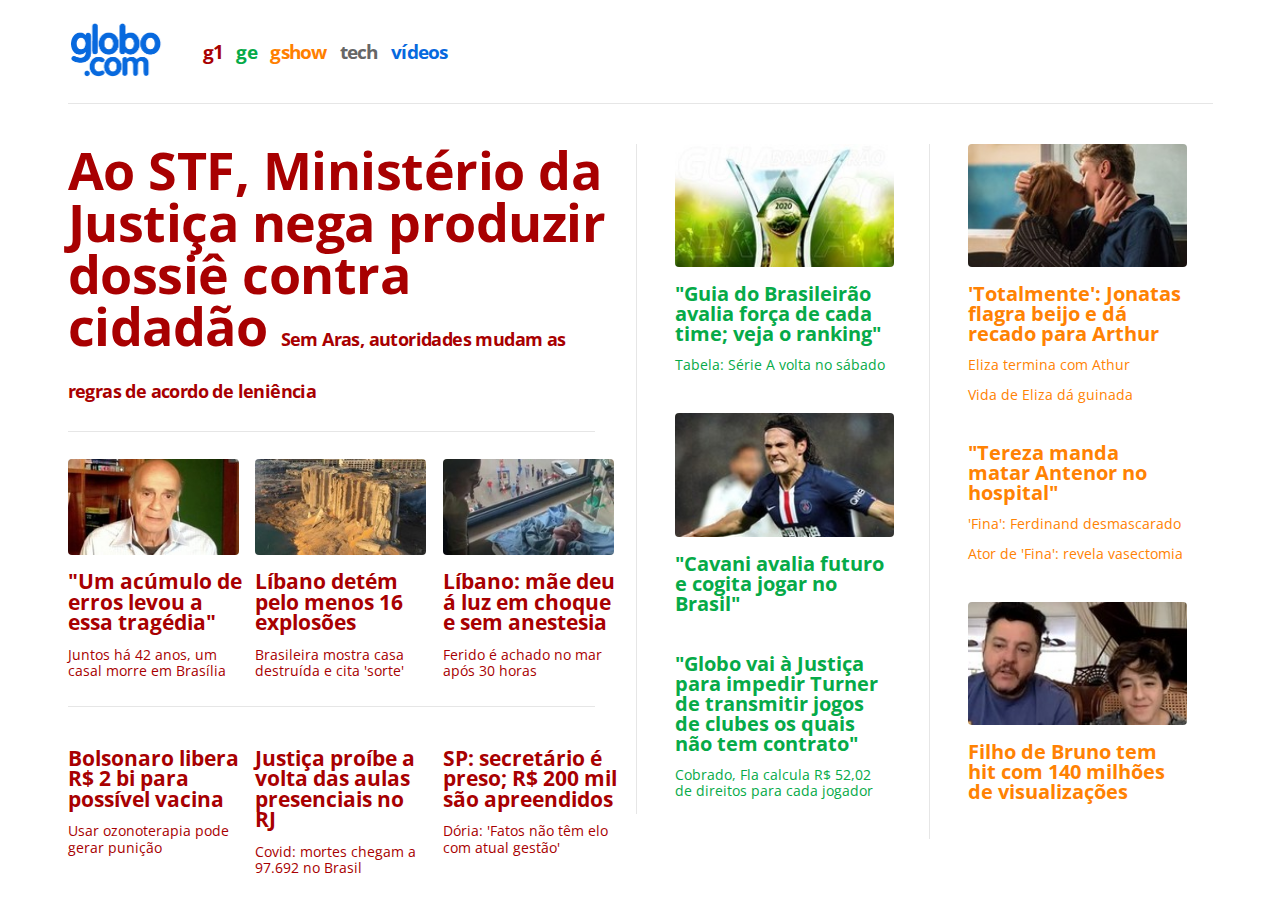
==== index.html @ 428e864f "mobile_commit" ====
<!DOCTYPE html>
<html lang="pt-br">

<head>
    <meta charset="UTF-8">
    <title>Home</title>
    <link rel="stylesheet" href="reset.css">
    <link rel="stylesheet" href="desktop.css">
    <link rel="stylesheet" href="mobile.css">
</head>

<body>
    <div class="top desktop">
        <a href="https://www.globo.com/"><img src="pictures/logo_desktop.png" alt="" width="96.5px"></a>
        <div class="links">
            <a class="link dred" href="https://g1.globo.com/">g1</a>
            <a class="link cgreen" href="https://globoesporte.globo.com/">ge</a>
            <a class="link corange" href="https://gshow.globo.com/">gshow</a>
            <a class="link cgray" href="https://www.techtudo.com.br/">tech</a>
            <a class="link cblue" href="https://globoplay.globo.com/">vídeos</a>
        </div>
    </div>

    <div class="mobile">
        <div class="logomobile">
            <div class="pos-logo">
                <a href="https://www.globo.com/"><img src="pictures/logo_mobile.png" alt="" width="208px"></a>
            </div>
        </div>
        <div class="links">
            <div class="pos-links">
                <a class="link dred" href="https://g1.globo.com/">g1</a>
                <a class="link cgreen" href="https://globoesporte.globo.com/">ge</a>
                <a class="link corange" href="https://gshow.globo.com/">gshow</a>
                <a class="link cgray" href="https://www.techtudo.com.br/">tech</a>
                <a class="link cblue" href="https://globoplay.globo.com/">vídeos</a>
            </div>
        </div>
    </div>

    <div class="corpo">
        <div class="esquerda">
            <div class="cima-esquerda">
                <a class="principal" href="https://www.globo.com/">
                    Ao STF, Ministério da Justiça nega produzir dossiê contra cidadão
                </a>

                <a class="secundaria" href="https://www.globo.com/">
                    Sem Aras, autoridades mudam as regras de acordo de leniência
                </a>
            </div>

            <div class="baixo-esquerda">
                <div class="noticia-esquerda">
                    <div class="com-foto">
                        <a href="https://www.globo.com/">
                            <img src="pictures/drauzio.jpg" width="171px">
                        </a>
                        <div class="texto-format-esquerda-destaque">
                            <a class="destaque-esquerda" href="https://www.globo.com/">
                                "Um acúmulo de erros levou a essa tragédia"
                            </a>
                        </div>
                    </div>
                    <div class="texto-format-esquerda-sub">
                        <a class="sub-esquerda" href="https://www.globo.com/">
                            Juntos há 42 anos, um casal morre em Brasília
                        </a>
                    </div>
                </div>

                <div class="noticia-esquerda noticia-format">
                    <div class="com-foto">
                        <a href="https://www.globo.com/">
                            <img src="pictures/libano.jpg" width="171px">
                        </a>
                        <div class="texto-format-esquerda-destaque">
                            <a class="destaque-esquerda" href="https://www.globo.com/">
                                Líbano detém pelo menos 16 explosões
                            </a>
                        </div>
                    </div>
                    <div class="texto-format-esquerda-sub">
                        <a class="sub-esquerda" href="https://www.globo.com/">
                            Brasileira mostra casa destruída e cita 'sorte'
                        </a>
                    </div>
                </div>

                <div class="noticia-esquerda noticia-format">
                    <div class="com-foto">
                        <a href="https://www.globo.com/">
                            <img src="pictures/parto.jpg" width="171px">
                        </a>
                        <div class="texto-format-esquerda-destaque">
                            <a class="destaque-esquerda" href="https://www.globo.com/">
                                Líbano: mãe deu á luz em choque e sem anestesia
                            </a>
                        </div>
                    </div>
                    <div class="texto-format-esquerda-sub">
                        <a class="sub-esquerda" href="https://www.globo.com/">
                            Ferido é achado no mar após 30 horas
                        </a>
                    </div>
                </div>
            </div>

            <div class="baixo-esquerda">
                <div class="noticia-esquerda">
                    <div class="sem-foto">
                        <div class="texto-format-esquerda-destaque">
                            <a class="destaque-esquerda" href="https://www.globo.com/">
                                Bolsonaro libera R$ 2 bi para possível vacina
                            </a>
                        </div>
                    </div>
                    <div class="texto-format-esquerda-sub">
                        <a class="sub-esquerda" href="https://www.globo.com/">
                            Usar ozonoterapia pode gerar punição
                        </a>
                    </div>
                </div>

                <div class="noticia-esquerda noticia-format">
                    <div class="sem-foto">
                        <div class="texto-format-esquerda-destaque">
                            <a class="destaque-esquerda" href="https://www.globo.com/">
                                Justiça proíbe a volta das aulas presenciais no RJ
                            </a>
                        </div>
                    </div>
                    <div class="texto-format-esquerda-sub">
                        <a class="sub-esquerda" href="https://www.globo.com/">
                            Covid: mortes chegam a 97.692 no Brasil
                        </a>
                    </div>
                </div>

                <div class="noticia-esquerda noticia-format">
                    <div class="sem-foto">
                        <div class="texto-format-esquerda-destaque">
                            <a class="destaque-esquerda" href="https://www.globo.com/">
                                SP: secretário é preso; R$ 200 mil são apreendidos
                            </a>
                        </div>
                    </div>
                    <div class="texto-format-esquerda-sub">
                        <a class="sub-esquerda" href="https://www.globo.com/">
                            Dória: 'Fatos não têm elo com atual gestão'
                        </a>
                    </div>
                </div>
            </div>
        </div>

        <div class="meio">
            <div class="meio-format">
                <div class="noticia-meio">
                    <div class="com-foto">
                        <a href="https://www.globo.com/">
                            <img src="pictures/brasileirao.jpg" width="219px">
                        </a>
                        <div class="texto-format-meio-destaque">
                            <a class="destaque-meio" href="https://www.globo.com/">
                                "Guia do Brasileirão avalia força de cada time; veja o ranking"
                            </a>
                        </div>
                    </div>
                    <div class="texto-format-meio-sub">
                        <a class="sub-meio" href="https://www.globo.com/">
                            Tabela: Série A volta no sábado
                        </a>
                    </div>
                </div>

                <div class="noticia-meio">
                    <div class="com-foto">
                        <a href="https://www.globo.com/">
                            <img src="pictures/cavani.jpg" width="219px">
                        </a>
                        <div class="texto-format-meio-destaque">
                            <a class="destaque-meio" href="https://www.globo.com/">
                                "Cavani avalia futuro e cogita jogar no Brasil"
                            </a>
                        </div>
                    </div>
                </div>

                <div class="noticia-meio">
                    <div class="sem-foto">
                        <div class="texto-format-meio-destaque">
                            <a class="destaque-meio" href="https://www.globo.com/">
                                "Globo vai à Justiça para impedir Turner de transmitir jogos de clubes os quais não tem contrato"
                            </a>
                        </div>
                    </div>
                    <div class="texto-format-meio-sub">
                        <a class="sub-meio" href="https://www.globo.com/">
                            Cobrado, Fla calcula R$ 52,02 de direitos para cada jogador
                        </a>
                    </div>
                </div>
            </div>
        </div>

        <div class="direita">
            <div class="noticia-meio">
                <div class="com-foto">
                    <a href="https://www.globo.com/">
                        <img src="pictures/totalmente.jpg" width="219px">
                    </a>
                    <div class="texto-format-direita-destaque">
                        <a class="destaque-direita" href="https://www.globo.com/">
                            'Totalmente': Jonatas flagra beijo e dá recado para Arthur
                        </a>
                    </div>
                </div>
                <div class="texto-format-direita-sub">
                    <a class="sub-direita" href="https://www.globo.com/">
                        Eliza termina com Athur
                    </a>
                </div>
                <div class="texto-format-direita-sub">
                    <a class="sub-direita" href="https://www.globo.com/">
                        Vida de Eliza dá guinada
                    </a>
                </div>
            </div>

            <div class="noticia-meio">
                <div class="sem-foto">
                    <div class="texto-format-direita-destaque">
                        <a class="destaque-direita" href="https://www.globo.com/">
                            "Tereza manda matar Antenor no hospital"
                        </a>
                    </div>
                </div>
                <div class="texto-format-direita-sub">
                    <a class="sub-direita" href="https://www.globo.com/">
                        'Fina': Ferdinand desmascarado
                    </a>
                </div>
                <div class="texto-format-direita-sub">
                    <a class="sub-direita" href="https://www.globo.com/">
                        Ator de 'Fina': revela vasectomia
                    </a>
                </div>
            </div>

            <div class="noticia-meio">
                <div class="com-foto">
                    <a href="https://www.globo.com/">
                        <img src="pictures/bruno.jpg" width="219px">
                    </a>
                    <div class="texto-format-direita-destaque">
                        <a class="destaque-direita" href="https://www.globo.com/">
                            Filho de Bruno tem hit com 140 milhões de visualizações
                        </a>
                    </div>
                </div>
            </div>
        </div>
    </div>

</body>

</html>
---- desktop.css ----
@import url('https://fonts.googleapis.com/css2?family=Open+Sans:wght@700&display=swap');
@import url('https://fonts.googleapis.com/css2?family=Open+Sans&display=swap');
.desktop {
    display: flex;
    align-items: center;
}

.mobile {
    display: none;
}

.top {
    margin: 0px auto;
    height: 103px;
    width: 1145px;
    display: flex;
    align-items: center;
    justify-content: flex-start;
    border-bottom: 1px solid #E6E6E6;
}

.links {
    display: flex;
    padding-top: 25px;
    padding-bottom: 25px;
    padding-left: 25px;
}

.link {
    font-family: 'Open Sans', sans-serif;
    font-style: normal;
    font-weight: bold;
    font-size: 19px;
    line-height: 26px;
    letter-spacing: -0.8px;
    margin-left: 13.5px;
}

.dred {
    color: #A80001;
}

.cgreen {
    color: #06AA48;
}

.corange {
    color: #FF7F00;
}

.cgray {
    color: #666666;
}

.cblue {
    color: #0769DE;
}

a:hover {
    filter: brightness(130%);
    -webkit-filter: brightness(130%);
    -moz-filter: brightness(130%);
    -o-filter: brightness(130%);
    -ms-filter: brightness(130%);
}

a:link {
    text-decoration: none;
}

.corpo {
    display: flex;
    justify-content: flex-start;
    width: 1145px;
    margin-top: 40px;
    margin-left: auto;
    margin-right: auto;
}

.esquerda {
    float: left;
    padding-right: 13px;
    border-right: 1px solid #E6E6E6;
    width: 50%;
    height: 670px;
}

.cima-esquerda {
    font-family: 'Open Sans', sans-serif;
    text-align: left;
    font-size: 52px;
    letter-spacing: -0.5px;
    margin-bottom: 27px;
}

.principal {
    font-family: 'Open Sans', sans-serif;
    font-size: 52px;
    font-weight: bold;
    letter-spacing: -0.5px;
    color: #A80001;
}

.secundaria {
    font-family: 'Open Sans', sans-serif;
    font-size: 18px;
    font-weight: bold;
    letter-spacing: -0.6px;
    color: #A80001;
}

.baixo-esquerda {
    display: flex;
    justify-content: flex-start;
    font-family: 'Open Sans', sans-serif;
    text-align: left;
    width: 95%;
    border-top: 1px solid #E6E6E6;
}

.destaque-esquerda {
    padding-top: 13.5px;
    font-family: 'Open Sans', sans-serif;
    font-size: 20.5px;
    font-weight: bold;
    letter-spacing: -4.5%;
    color: #A80001;
}

.sub-esquerda {
    font-family: 'Open Sans', sans-serif;
    font-size: 13.5px;
    letter-spacing: -4.8%;
    color: #A80001;
}

.noticia-esquerda {
    margin-top: 27px;
    margin-bottom: 27px;
    text-align: left;
    width: 174px;
}

.texto-format-esquerda-destaque,
.texto-format-esquerda-sub {
    margin-top: 13.5px;
    text-align: left;
    width: 174px;
}

.texto-format-meio-destaque,
.texto-format-meio-sub {
    margin-top: 13.5px;
    text-align: left;
    width: 210px;
}

.texto-format-direita-destaque,
.texto-format-direita-sub {
    margin-top: 13.5px;
    text-align: left;
    width: 217px;
}

.noticia-format {
    margin-left: 13.5px;
}

.meio {
    justify-content: left;
    align-items: center;
    width: 291px;
    padding-right: 10px;
    height: 109%;
    border-right: 1px solid #E6E6E6;
}

.destaque-meio {
    padding-top: 13.5px;
    font-family: 'Open Sans', sans-serif;
    font-size: 20px;
    font-weight: bold;
    letter-spacing: -4.5%;
    text-align: center;
    color: #06AA48;
}

.sub-meio {
    font-family: 'Open Sans', sans-serif;
    font-size: 13.5px;
    letter-spacing: -4.8%;
    text-align: center;
    color: #06AA48;
}

.noticia-meio {
    margin-left: auto;
    margin-right: auto;
    margin-bottom: 40px;
    text-align: left;
    width: 207px;
}

.direita {
    width: 291px;
    margin-left: auto;
    margin-right: auto;
    margin-bottom: 40px;
    text-align: center;
}

.destaque-direita {
    font-family: 'Open Sans', sans-serif;
    font-size: 20px;
    font-weight: bold;
    letter-spacing: -4.5%;
    text-align: center;
    color: #FF8203;
}

.sub-direita {
    font-family: 'Open Sans', sans-serif;
    font-size: 13.5px;
    letter-spacing: -4.8%;
    text-align: center;
    color: #FF8203;
}

.com-foto {
    display: block;
}

.sem-foto {
    display: block;
}

.meio-format {
    margin-right: auto;
    margin-left: auto;
}
---- mobile.css ----
@import url('https://fonts.googleapis.com/css2?family=Open+Sans:wght@700&display=swap');
@import url('https://fonts.googleapis.com/css2?family=Open+Sans&display=swap');
@media (max-width: 1000px) {
    .desktop {
        display: none;
    }
    .mobile {
        display: unset;
    }
    .logomobile {
        margin-right: auto;
        border-bottom: 1px solid #E6E6E6;
    }
    .pos-logo {
        margin-left: 120px;
    }
    .pos-links {
        margin-left: 60px;
    }
    .links {
        margin-left: auto;
        margin-right: auto;
        border-bottom: 1px solid #E6E6E6;
    }
    .link {
        font-family: 'Open Sans', sans-serif;
        font-style: normal;
        font-weight: bold;
        font-size: 19px;
        line-height: 26px;
        letter-spacing: -0.8px;
        margin-left: 13.5px;
    }
    .dred {
        color: #A80001;
    }
    .cgreen {
        color: #06AA48;
    }
    .corange {
        color: #FF7F00;
    }
    .cgray {
        color: #666666;
    }
    .cblue {
        color: #0769DE;
    }
    a:hover {
        filter: brightness(130%);
        -webkit-filter: brightness(130%);
        -moz-filter: brightness(130%);
        -o-filter: brightness(130%);
        -ms-filter: brightness(130%);
    }
    a:link {
        text-decoration: none;
    }
    .corpo {
        display: inline;
        margin: 20px auto;
    }
    .esquerda {
        margin-left: auto;
        margin-right: auto;
        border-right: none;
    }
    .cima-esquerda {
        margin-left: auto;
        margin-right: auto;
        width: 375px;
    }
    .principal {
        font-size: 32px;
    }
    .secundaria {
        padding-top: 13.5px;
        font-size: 16px;
    }
    .baixo-esquerda {
        font-family: 'Open Sans', sans-serif;
        text-align: left;
        width: 95%;
        display: block;
        margin-left: auto;
        margin-right: auto;
        border-top: none;
    }
    .sub-esquerda {
        margin-left: 13.5px;
        padding-top: 13.5px;
    }
    .noticia-esquerda {
        margin-left: auto;
        margin-right: auto;
        width: 350px;
        border-top: 1px solid #E6E6E6;
    }
    .texto-format-esquerda-destaque {
        padding-left: 13.5px;
        width: 300px;
    }
    .texto-format-esquerda-sub {
        padding-top: 13.5px;
        width: 350px;
        border-top: 1px solid #E6E6E6;
    }
    .texto-format-meio-destaque {
        padding-left: 13.5px;
        width: 300px;
    }
    .texto-format-meio-sub {
        padding-top: 13.5px;
        width: 350px;
        border-top: 1px solid #E6E6E6;
    }
    .texto-format-direita-destaque {
        padding-left: 13.5px;
        width: 300px;
    }
    .texto-format-direita-sub {
        padding-top: 13.5px;
        width: 350px;
        border-top: 1px solid #E6E6E6;
    }
    .meio {
        display: inline;
        float: left;
        padding-right: 13px;
        width: 50%;
        height: 670px;
        margin-left: auto;
        margin-right: auto;
        border-right: none;
        margin-top: 870px;
    }
    .direita {
        display: inline;
        float: left;
        padding-right: 13px;
        width: 50%;
        height: 670px;
        margin-left: auto;
        margin-right: auto;
        border-right: none;
        margin-top: 80px;
    }
    .sub-meio,
    .sub-direita {
        margin-left: 13.5px;
        padding-top: 13.5px;
    }
    .noticia-meio {
        margin-top: 27px;
        margin-bottom: 27px;
        text-align: left;
        margin-left: auto;
        margin-right: auto;
        width: 350px;
        border-top: 1px solid #E6E6E6;
    }
    .com-foto {
        display: flex;
        margin: 40px 13.5px;
    }
    .sem-foto {
        margin: 40px auto;
    }
    .meio-format {
        font-family: 'Open Sans', sans-serif;
        text-align: left;
        width: 95%;
        display: block;
        margin-left: auto;
        margin-right: auto;
        border-top: none;
    }
}
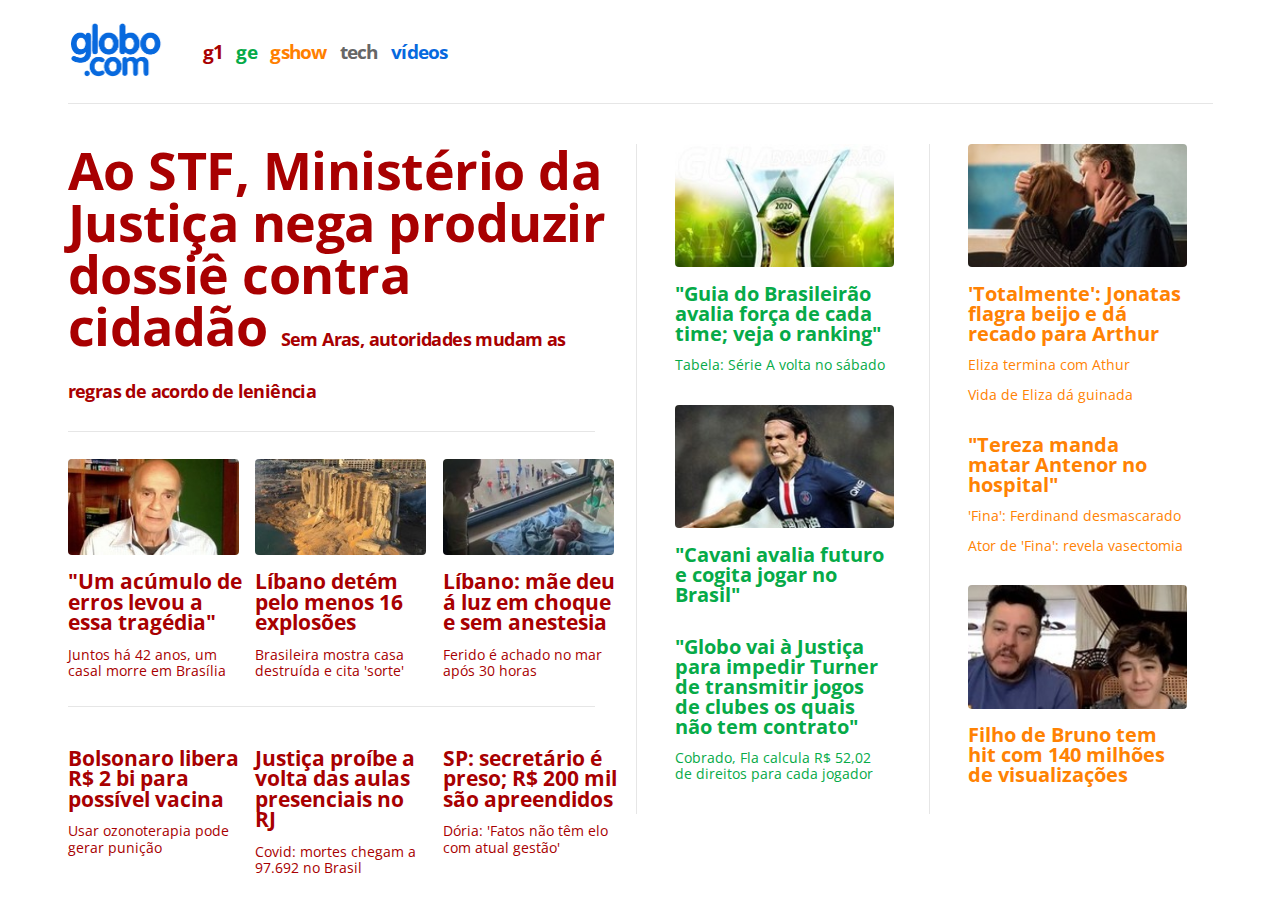
==== commit e258c862: "rasc_commit" ====
--- a/index.html
+++ b/index.html
@@ -3,7 +3,8 @@
 
 <head>
     <meta charset="UTF-8">
-    <title>Home</title>
+    <title>globo.com - Absolutamente tudo sobre notícias, esportes e entretenimento</title>
+    <link rel="sortcut icon" href="pictures/miniatura.png" type="image/x-icon">
     <link rel="stylesheet" href="reset.css">
     <link rel="stylesheet" href="desktop.css">
     <link rel="stylesheet" href="mobile.css">
@@ -23,18 +24,14 @@
 
     <div class="mobile">
         <div class="logomobile">
-            <div class="pos-logo">
-                <a href="https://www.globo.com/"><img src="pictures/logo_mobile.png" alt="" width="208px"></a>
-            </div>
+            <a href="https://www.globo.com/"><img src="pictures/logo_mobile.png" alt="" width="480px"></a>
         </div>
         <div class="links">
-            <div class="pos-links">
-                <a class="link dred" href="https://g1.globo.com/">g1</a>
-                <a class="link cgreen" href="https://globoesporte.globo.com/">ge</a>
-                <a class="link corange" href="https://gshow.globo.com/">gshow</a>
-                <a class="link cgray" href="https://www.techtudo.com.br/">tech</a>
-                <a class="link cblue" href="https://globoplay.globo.com/">vídeos</a>
-            </div>
+            <a class="link dred" href="https://g1.globo.com/">g1</a>
+            <a class="link cgreen" href="https://globoesporte.globo.com/">ge</a>
+            <a class="link corange" href="https://gshow.globo.com/">gshow</a>
+            <a class="link cgray" href="https://www.techtudo.com.br/">tech</a>
+            <a class="link cblue" href="https://globoplay.globo.com/">vídeos</a>
         </div>
     </div>
 
@@ -54,7 +51,7 @@
                 <div class="noticia-esquerda">
                     <div class="com-foto">
                         <a href="https://www.globo.com/">
-                            <img src="pictures/drauzio.jpg" width="171px">
+                            <img src="pictures/drauzio.jpg" class="pequena margin-right">
                         </a>
                         <div class="texto-format-esquerda-destaque">
                             <a class="destaque-esquerda" href="https://www.globo.com/">
@@ -72,7 +69,7 @@
                 <div class="noticia-esquerda noticia-format">
                     <div class="com-foto">
                         <a href="https://www.globo.com/">
-                            <img src="pictures/libano.jpg" width="171px">
+                            <img src="pictures/libano.jpg" class="pequena margin-right">
                         </a>
                         <div class="texto-format-esquerda-destaque">
                             <a class="destaque-esquerda" href="https://www.globo.com/">
@@ -90,7 +87,7 @@
                 <div class="noticia-esquerda noticia-format">
                     <div class="com-foto">
                         <a href="https://www.globo.com/">
-                            <img src="pictures/parto.jpg" width="171px">
+                            <img src="pictures/parto.jpg" class="pequena margin-right">
                         </a>
                         <div class="texto-format-esquerda-destaque">
                             <a class="destaque-esquerda" href="https://www.globo.com/">
@@ -159,7 +156,7 @@
                 <div class="noticia-meio">
                     <div class="com-foto">
                         <a href="https://www.globo.com/">
-                            <img src="pictures/brasileirao.jpg" width="219px">
+                            <img src="pictures/brasileirao.jpg" class="grande margin-right">
                         </a>
                         <div class="texto-format-meio-destaque">
                             <a class="destaque-meio" href="https://www.globo.com/">
@@ -177,7 +174,7 @@
                 <div class="noticia-meio">
                     <div class="com-foto">
                         <a href="https://www.globo.com/">
-                            <img src="pictures/cavani.jpg" width="219px">
+                            <img src="pictures/cavani.jpg" class="grande margin-right">
                         </a>
                         <div class="texto-format-meio-destaque">
                             <a class="destaque-meio" href="https://www.globo.com/">
@@ -208,7 +205,7 @@
             <div class="noticia-meio">
                 <div class="com-foto">
                     <a href="https://www.globo.com/">
-                        <img src="pictures/totalmente.jpg" width="219px">
+                        <img src="pictures/totalmente.jpg" class="grande margin-right">
                     </a>
                     <div class="texto-format-direita-destaque">
                         <a class="destaque-direita" href="https://www.globo.com/">
@@ -251,7 +248,7 @@
             <div class="noticia-meio">
                 <div class="com-foto">
                     <a href="https://www.globo.com/">
-                        <img src="pictures/bruno.jpg" width="219px">
+                        <img src="pictures/bruno.jpg" class="grande margin-right">
                     </a>
                     <div class="texto-format-direita-destaque">
                         <a class="destaque-direita" href="https://www.globo.com/">
--- a/desktop.css
+++ b/desktop.css
@@ -3,6 +3,7 @@
 .desktop {
     display: flex;
     align-items: center;
+    border-bottom: 1px solid #E6E6E6;
 }
 
 .mobile {
@@ -16,7 +17,6 @@
     display: flex;
     align-items: center;
     justify-content: flex-start;
-    border-bottom: 1px solid #E6E6E6;
 }
 
 .links {
@@ -196,7 +196,7 @@
 .noticia-meio {
     margin-left: auto;
     margin-right: auto;
-    margin-bottom: 40px;
+    margin-bottom: 31.7px;
     text-align: left;
     width: 207px;
 }
@@ -237,4 +237,12 @@
 .meio-format {
     margin-right: auto;
     margin-left: auto;
+}
+
+.pequena {
+    width: 171px;
+}
+
+.grande {
+    width: 219px;
 }--- a/mobile.css
+++ b/mobile.css
@@ -8,59 +8,34 @@
         display: unset;
     }
     .logomobile {
-        margin-right: auto;
+        display: flex;
+        align-items: center;
+        justify-content: center;
+        width: 100%;
         border-bottom: 1px solid #E6E6E6;
     }
-    .pos-logo {
-        margin-left: 120px;
-    }
-    .pos-links {
-        margin-left: 60px;
-    }
     .links {
-        margin-left: auto;
-        margin-right: auto;
+        align-items: center;
+        justify-content: center;
+        margin-left: -100px;
         border-bottom: 1px solid #E6E6E6;
     }
     .link {
-        font-family: 'Open Sans', sans-serif;
-        font-style: normal;
-        font-weight: bold;
-        font-size: 19px;
+        font-size: 48px;
         line-height: 26px;
         letter-spacing: -0.8px;
-        margin-left: 13.5px;
-    }
-    .dred {
-        color: #A80001;
-    }
-    .cgreen {
-        color: #06AA48;
-    }
-    .corange {
-        color: #FF7F00;
-    }
-    .cgray {
-        color: #666666;
-    }
-    .cblue {
-        color: #0769DE;
-    }
-    a:hover {
-        filter: brightness(130%);
-        -webkit-filter: brightness(130%);
-        -moz-filter: brightness(130%);
-        -o-filter: brightness(130%);
-        -ms-filter: brightness(130%);
-    }
-    a:link {
-        text-decoration: none;
+        margin-left: 25.5px;
     }
     .corpo {
-        display: inline;
+        display: flex;
+        flex-direction: column;
+        justify-content: center;
+        width: 100%;
+        align-items: center;
         margin: 20px auto;
     }
     .esquerda {
+        width: 100%;
         margin-left: auto;
         margin-right: auto;
         border-right: none;
@@ -68,87 +43,71 @@
     .cima-esquerda {
         margin-left: auto;
         margin-right: auto;
-        width: 375px;
+        width: 800px;
     }
     .principal {
-        font-size: 32px;
+        font-size: 70px;
     }
     .secundaria {
         padding-top: 13.5px;
-        font-size: 16px;
+        font-size: 31px;
     }
     .baixo-esquerda {
-        font-family: 'Open Sans', sans-serif;
-        text-align: left;
         width: 95%;
         display: block;
         margin-left: auto;
         margin-right: auto;
         border-top: none;
     }
-    .sub-esquerda {
-        margin-left: 13.5px;
+    .destaque-esquerda,
+    .destaque-meio,
+    .destaque-direita {
+        font-size: 40px;
+    }
+    .sub-esquerda,
+    .sub-meio,
+    .sub-direita {
         padding-top: 13.5px;
+        font-size: 28px;
     }
     .noticia-esquerda {
         margin-left: auto;
         margin-right: auto;
-        width: 350px;
+        width: 800px;
         border-top: 1px solid #E6E6E6;
     }
-    .texto-format-esquerda-destaque {
-        padding-left: 13.5px;
-        width: 300px;
+    .texto-format-esquerda-destaque,
+    .texto-format-meio-destaque,
+    .texto-format-direita-destaque {
+        width: 700px;
     }
-    .texto-format-esquerda-sub {
-        padding-top: 13.5px;
-        width: 350px;
-        border-top: 1px solid #E6E6E6;
-    }
-    .texto-format-meio-destaque {
-        padding-left: 13.5px;
-        width: 300px;
-    }
-    .texto-format-meio-sub {
-        padding-top: 13.5px;
-        width: 350px;
-        border-top: 1px solid #E6E6E6;
-    }
-    .texto-format-direita-destaque {
-        padding-left: 13.5px;
-        width: 300px;
-    }
+    .texto-format-esquerda-sub,
+    .texto-format-meio-sub,
     .texto-format-direita-sub {
         padding-top: 13.5px;
-        width: 350px;
-        border-top: 1px solid #E6E6E6;
+        width: 800px;
     }
     .meio {
         display: inline;
         float: left;
         padding-right: 13px;
-        width: 50%;
+        width: 100%;
         height: 670px;
         margin-left: auto;
         margin-right: auto;
         border-right: none;
-        margin-top: 870px;
+        margin-top: 1180px;
     }
     .direita {
         display: inline;
         float: left;
         padding-right: 13px;
-        width: 50%;
+        width: 100%;
         height: 670px;
         margin-left: auto;
         margin-right: auto;
         border-right: none;
-        margin-top: 80px;
-    }
-    .sub-meio,
-    .sub-direita {
-        margin-left: 13.5px;
-        padding-top: 13.5px;
+        margin-top: 140px;
     }
     .noticia-meio {
         margin-top: 27px;
@@ -156,15 +115,15 @@
         text-align: left;
         margin-left: auto;
         margin-right: auto;
-        width: 350px;
+        width: 800px;
         border-top: 1px solid #E6E6E6;
     }
     .com-foto {
         display: flex;
-        margin: 40px 13.5px;
+        margin: 40px 0px;
     }
     .sem-foto {
-        margin: 40px auto;
+        margin: 20px auto;
     }
     .meio-format {
         font-family: 'Open Sans', sans-serif;
@@ -175,4 +134,11 @@
         margin-right: auto;
         border-top: none;
     }
+    .pequena,
+    .grande {
+        width: 300px;
+    }
+    .margin-right {
+        margin-right: 13.5px;
+    }
 }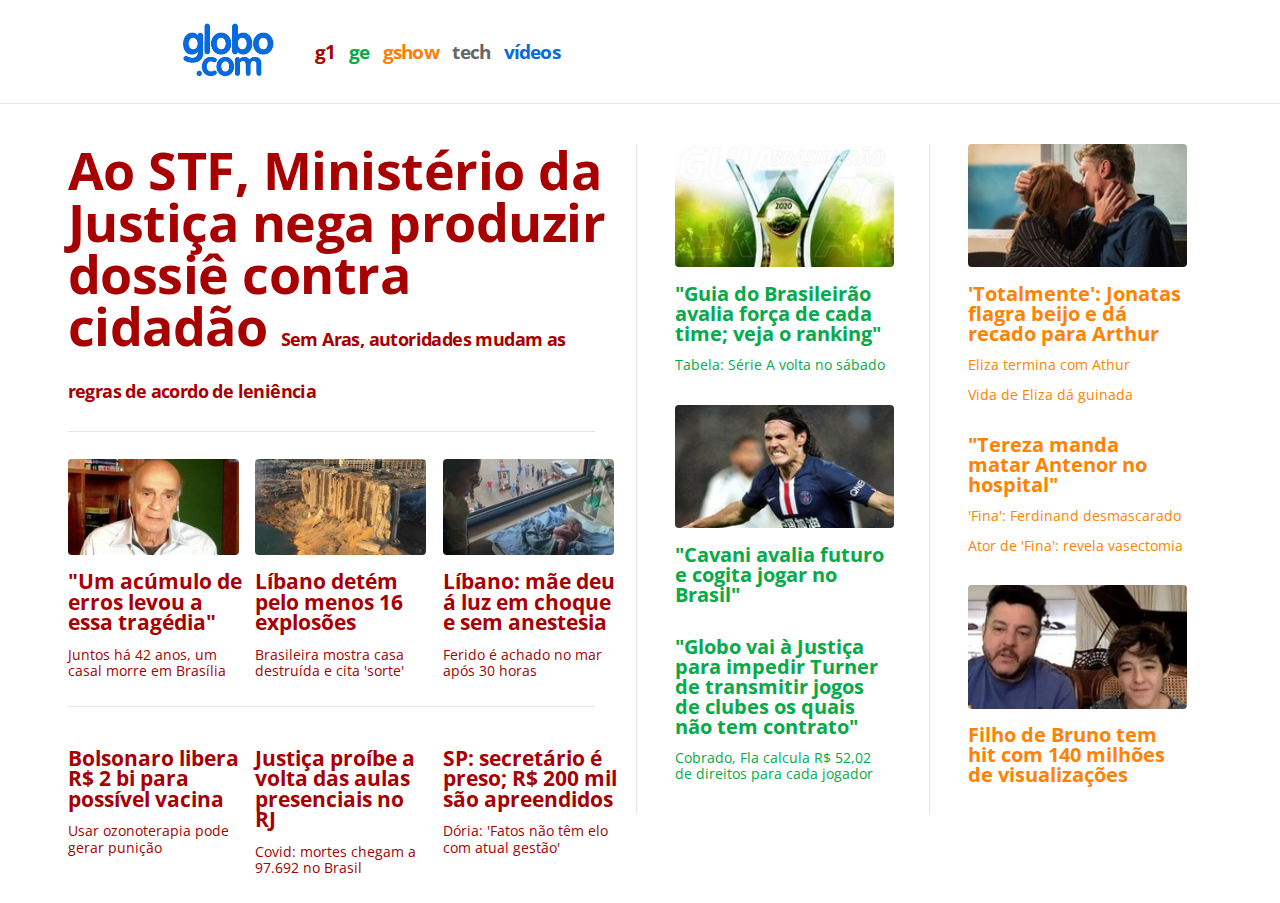
==== commit 9abb3991: "margin_commit" ====
--- a/index.html
+++ b/index.html
@@ -12,7 +12,9 @@
 
 <body>
     <div class="top desktop">
-        <a href="https://www.globo.com/"><img src="pictures/logo_desktop.png" alt="" width="96.5px"></a>
+        <a href="https://www.globo.com/">
+            <img src="pictures/logo_desktop.png" alt="" width="96.5px" class="margin-top">
+        </a>
         <div class="links">
             <a class="link dred" href="https://g1.globo.com/">g1</a>
             <a class="link cgreen" href="https://globoesporte.globo.com/">ge</a>
--- a/desktop.css
+++ b/desktop.css
@@ -13,10 +13,13 @@
 .top {
     margin: 0px auto;
     height: 103px;
-    width: 1145px;
     display: flex;
     align-items: center;
     justify-content: flex-start;
+}
+
+.margin-top {
+    margin-left: 180px;
 }
 
 .links {
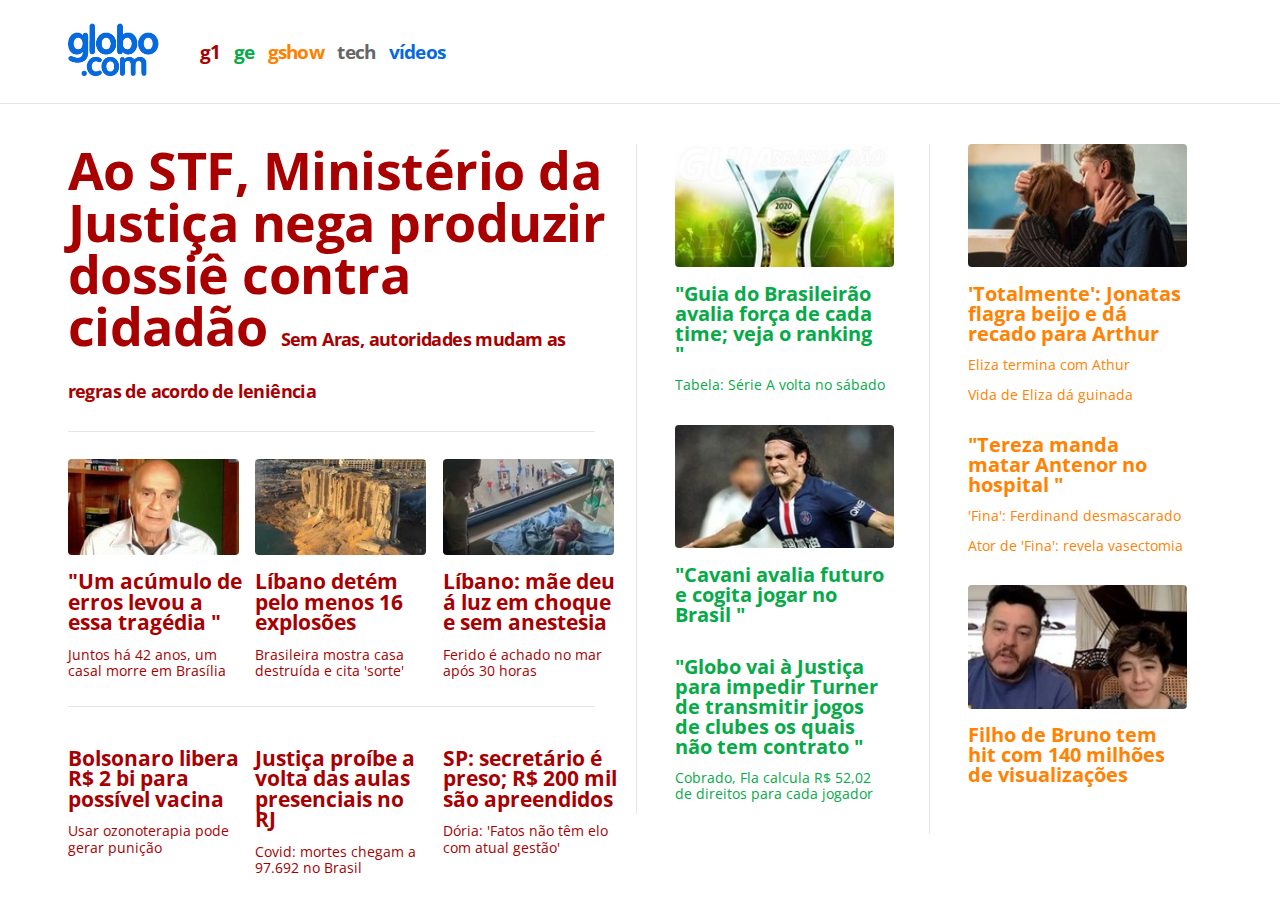
==== commit 0c7d04d7: "rasc_commit" ====
--- a/index.html
+++ b/index.html
@@ -13,139 +13,139 @@
 <body>
     <div class="top desktop">
         <a href="https://www.globo.com/">
-            <img src="pictures/logo_desktop.png" alt="" width="96.5px" class="margin-top">
+            <img src="pictures/logo_desktop.png" alt="" width="96.5px">
         </a>
         <div class="links">
-            <a class="link dred" href="https://g1.globo.com/">g1</a>
-            <a class="link cgreen" href="https://globoesporte.globo.com/">ge</a>
-            <a class="link corange" href="https://gshow.globo.com/">gshow</a>
-            <a class="link cgray" href="https://www.techtudo.com.br/">tech</a>
-            <a class="link cblue" href="https://globoplay.globo.com/">vídeos</a>
+            <a class=" link dred " href="https://g1.globo.com/ ">g1</a>
+            <a class="link cgreen " href="https://globoesporte.globo.com/ ">ge</a>
+            <a class="link corange " href="https://gshow.globo.com/ ">gshow</a>
+            <a class="link cgray " href="https://www.techtudo.com.br/ ">tech</a>
+            <a class="link cblue " href="https://globoplay.globo.com/ ">vídeos</a>
         </div>
     </div>
 
-    <div class="mobile">
-        <div class="logomobile">
-            <a href="https://www.globo.com/"><img src="pictures/logo_mobile.png" alt="" width="480px"></a>
+    <div class="mobile ">
+        <div class="logomobile ">
+            <a href="https://www.globo.com/ "><img src="pictures/logo_mobile.png " alt=" " width="480px "></a>
         </div>
         <div class="links">
-            <a class="link dred" href="https://g1.globo.com/">g1</a>
-            <a class="link cgreen" href="https://globoesporte.globo.com/">ge</a>
-            <a class="link corange" href="https://gshow.globo.com/">gshow</a>
-            <a class="link cgray" href="https://www.techtudo.com.br/">tech</a>
-            <a class="link cblue" href="https://globoplay.globo.com/">vídeos</a>
+            <a class="link dred " href="https://g1.globo.com/ ">g1</a>
+            <a class="link cgreen " href="https://globoesporte.globo.com/ ">ge</a>
+            <a class="link corange " href="https://gshow.globo.com/ ">gshow</a>
+            <a class="link cgray " href="https://www.techtudo.com.br/ ">tech</a>
+            <a class="link cblue " href="https://globoplay.globo.com/ ">vídeos</a>
         </div>
     </div>
 
-    <div class="corpo">
-        <div class="esquerda">
-            <div class="cima-esquerda">
-                <a class="principal" href="https://www.globo.com/">
+    <div class="body-content ">
+        <div class="left ">
+            <div class="left-top ">
+                <a class="main-news " href="https://www.globo.com/ ">
                     Ao STF, Ministério da Justiça nega produzir dossiê contra cidadão
                 </a>
 
-                <a class="secundaria" href="https://www.globo.com/">
+                <a class="second-news " href="https://www.globo.com/ ">
                     Sem Aras, autoridades mudam as regras de acordo de leniência
                 </a>
             </div>
 
-            <div class="baixo-esquerda">
-                <div class="noticia-esquerda">
-                    <div class="com-foto">
-                        <a href="https://www.globo.com/">
-                            <img src="pictures/drauzio.jpg" class="pequena margin-right">
-                        </a>
-                        <div class="texto-format-esquerda-destaque">
-                            <a class="destaque-esquerda" href="https://www.globo.com/">
-                                "Um acúmulo de erros levou a essa tragédia"
-                            </a>
-                        </div>
-                    </div>
-                    <div class="texto-format-esquerda-sub">
-                        <a class="sub-esquerda" href="https://www.globo.com/">
+            <div class="left-bottom ">
+                <div class="news-left ">
+                    <div class="with-pic ">
+                        <a href="https://www.globo.com/ ">
+                            <img src="pictures/drauzio.jpg " class="short margin-right ">
+                        </a>
+                        <div class="texto-format-left-principal ">
+                            <a class="principal-left " href="https://www.globo.com/ ">
+                                "Um acúmulo de erros levou a essa tragédia "
+                            </a>
+                        </div>
+                    </div>
+                    <div class="texto-format-left-sub ">
+                        <a class="sub-left " href="https://www.globo.com/ ">
                             Juntos há 42 anos, um casal morre em Brasília
                         </a>
                     </div>
                 </div>
 
-                <div class="noticia-esquerda noticia-format">
-                    <div class="com-foto">
-                        <a href="https://www.globo.com/">
-                            <img src="pictures/libano.jpg" class="pequena margin-right">
-                        </a>
-                        <div class="texto-format-esquerda-destaque">
-                            <a class="destaque-esquerda" href="https://www.globo.com/">
+                <div class="news-left news-format ">
+                    <div class="with-pic ">
+                        <a href="https://www.globo.com/ ">
+                            <img src="pictures/libano.jpg " class="short margin-right ">
+                        </a>
+                        <div class="texto-format-left-principal ">
+                            <a class="principal-left " href="https://www.globo.com/ ">
                                 Líbano detém pelo menos 16 explosões
                             </a>
                         </div>
                     </div>
-                    <div class="texto-format-esquerda-sub">
-                        <a class="sub-esquerda" href="https://www.globo.com/">
+                    <div class="texto-format-left-sub ">
+                        <a class="sub-left " href="https://www.globo.com/ ">
                             Brasileira mostra casa destruída e cita 'sorte'
                         </a>
                     </div>
                 </div>
 
-                <div class="noticia-esquerda noticia-format">
-                    <div class="com-foto">
-                        <a href="https://www.globo.com/">
-                            <img src="pictures/parto.jpg" class="pequena margin-right">
-                        </a>
-                        <div class="texto-format-esquerda-destaque">
-                            <a class="destaque-esquerda" href="https://www.globo.com/">
+                <div class="news-left news-format ">
+                    <div class="with-pic ">
+                        <a href="https://www.globo.com/ ">
+                            <img src="pictures/parto.jpg " class="short margin-right ">
+                        </a>
+                        <div class="texto-format-left-principal ">
+                            <a class="principal-left " href="https://www.globo.com/ ">
                                 Líbano: mãe deu á luz em choque e sem anestesia
                             </a>
                         </div>
                     </div>
-                    <div class="texto-format-esquerda-sub">
-                        <a class="sub-esquerda" href="https://www.globo.com/">
+                    <div class="texto-format-left-sub ">
+                        <a class="sub-left " href="https://www.globo.com/ ">
                             Ferido é achado no mar após 30 horas
                         </a>
                     </div>
                 </div>
             </div>
 
-            <div class="baixo-esquerda">
-                <div class="noticia-esquerda">
-                    <div class="sem-foto">
-                        <div class="texto-format-esquerda-destaque">
-                            <a class="destaque-esquerda" href="https://www.globo.com/">
+            <div class="left-bottom ">
+                <div class="news-left ">
+                    <div class="no-pic ">
+                        <div class="texto-format-left-principal ">
+                            <a class="principal-left " href="https://www.globo.com/ ">
                                 Bolsonaro libera R$ 2 bi para possível vacina
                             </a>
                         </div>
                     </div>
-                    <div class="texto-format-esquerda-sub">
-                        <a class="sub-esquerda" href="https://www.globo.com/">
+                    <div class="texto-format-left-sub ">
+                        <a class="sub-left " href="https://www.globo.com/ ">
                             Usar ozonoterapia pode gerar punição
                         </a>
                     </div>
                 </div>
 
-                <div class="noticia-esquerda noticia-format">
-                    <div class="sem-foto">
-                        <div class="texto-format-esquerda-destaque">
-                            <a class="destaque-esquerda" href="https://www.globo.com/">
+                <div class="news-left news-format ">
+                    <div class="no-pic ">
+                        <div class="texto-format-left-principal ">
+                            <a class="principal-left " href="https://www.globo.com/ ">
                                 Justiça proíbe a volta das aulas presenciais no RJ
                             </a>
                         </div>
                     </div>
-                    <div class="texto-format-esquerda-sub">
-                        <a class="sub-esquerda" href="https://www.globo.com/">
+                    <div class="texto-format-left-sub ">
+                        <a class="sub-left " href="https://www.globo.com/ ">
                             Covid: mortes chegam a 97.692 no Brasil
                         </a>
                     </div>
                 </div>
 
-                <div class="noticia-esquerda noticia-format">
-                    <div class="sem-foto">
-                        <div class="texto-format-esquerda-destaque">
-                            <a class="destaque-esquerda" href="https://www.globo.com/">
+                <div class="news-left news-format ">
+                    <div class="no-pic ">
+                        <div class="texto-format-left-principal ">
+                            <a class="principal-left " href="https://www.globo.com/ ">
                                 SP: secretário é preso; R$ 200 mil são apreendidos
                             </a>
                         </div>
                     </div>
-                    <div class="texto-format-esquerda-sub">
-                        <a class="sub-esquerda" href="https://www.globo.com/">
+                    <div class="texto-format-left-sub ">
+                        <a class="sub-left " href="https://www.globo.com/ ">
                             Dória: 'Fatos não têm elo com atual gestão'
                         </a>
                     </div>
@@ -153,49 +153,49 @@
             </div>
         </div>
 
-        <div class="meio">
-            <div class="meio-format">
-                <div class="noticia-meio">
-                    <div class="com-foto">
-                        <a href="https://www.globo.com/">
-                            <img src="pictures/brasileirao.jpg" class="grande margin-right">
-                        </a>
-                        <div class="texto-format-meio-destaque">
-                            <a class="destaque-meio" href="https://www.globo.com/">
-                                "Guia do Brasileirão avalia força de cada time; veja o ranking"
-                            </a>
-                        </div>
-                    </div>
-                    <div class="texto-format-meio-sub">
-                        <a class="sub-meio" href="https://www.globo.com/">
+        <div class="center ">
+            <div class="center-format ">
+                <div class="news-center ">
+                    <div class="with-pic ">
+                        <a href="https://www.globo.com/ ">
+                            <img src="pictures/brasileirao.jpg " class="big margin-right ">
+                        </a>
+                        <div class="texto-format-center-principal ">
+                            <a class="principal-center " href="https://www.globo.com/ ">
+                                "Guia do Brasileirão avalia força de cada time; veja o ranking "
+                            </a>
+                        </div>
+                    </div>
+                    <div class="texto-format-center-sub ">
+                        <a class="sub-center " href="https://www.globo.com/ ">
                             Tabela: Série A volta no sábado
                         </a>
                     </div>
                 </div>
 
-                <div class="noticia-meio">
-                    <div class="com-foto">
-                        <a href="https://www.globo.com/">
-                            <img src="pictures/cavani.jpg" class="grande margin-right">
-                        </a>
-                        <div class="texto-format-meio-destaque">
-                            <a class="destaque-meio" href="https://www.globo.com/">
-                                "Cavani avalia futuro e cogita jogar no Brasil"
-                            </a>
-                        </div>
-                    </div>
-                </div>
-
-                <div class="noticia-meio">
-                    <div class="sem-foto">
-                        <div class="texto-format-meio-destaque">
-                            <a class="destaque-meio" href="https://www.globo.com/">
-                                "Globo vai à Justiça para impedir Turner de transmitir jogos de clubes os quais não tem contrato"
-                            </a>
-                        </div>
-                    </div>
-                    <div class="texto-format-meio-sub">
-                        <a class="sub-meio" href="https://www.globo.com/">
+                <div class="news-center ">
+                    <div class="with-pic ">
+                        <a href="https://www.globo.com/ ">
+                            <img src="pictures/cavani.jpg " class="big margin-right ">
+                        </a>
+                        <div class="texto-format-center-principal ">
+                            <a class="principal-center " href="https://www.globo.com/ ">
+                                "Cavani avalia futuro e cogita jogar no Brasil "
+                            </a>
+                        </div>
+                    </div>
+                </div>
+
+                <div class="news-center ">
+                    <div class="no-pic ">
+                        <div class="texto-format-center-principal ">
+                            <a class="principal-center " href="https://www.globo.com/ ">
+                                "Globo vai à Justiça para impedir Turner de transmitir jogos de clubes os quais não tem contrato "
+                            </a>
+                        </div>
+                    </div>
+                    <div class="texto-format-center-sub ">
+                        <a class="sub-center " href="https://www.globo.com/ ">
                             Cobrado, Fla calcula R$ 52,02 de direitos para cada jogador
                         </a>
                     </div>
@@ -203,57 +203,57 @@
             </div>
         </div>
 
-        <div class="direita">
-            <div class="noticia-meio">
-                <div class="com-foto">
-                    <a href="https://www.globo.com/">
-                        <img src="pictures/totalmente.jpg" class="grande margin-right">
-                    </a>
-                    <div class="texto-format-direita-destaque">
-                        <a class="destaque-direita" href="https://www.globo.com/">
+        <div class="right ">
+            <div class="news-center ">
+                <div class="with-pic ">
+                    <a href="https://www.globo.com/ ">
+                        <img src="pictures/totalmente.jpg " class="big margin-right ">
+                    </a>
+                    <div class="texto-format-right-principal ">
+                        <a class="principal-right " href="https://www.globo.com/ ">
                             'Totalmente': Jonatas flagra beijo e dá recado para Arthur
                         </a>
                     </div>
                 </div>
-                <div class="texto-format-direita-sub">
-                    <a class="sub-direita" href="https://www.globo.com/">
+                <div class="texto-format-right-sub ">
+                    <a class="sub-right " href="https://www.globo.com/ ">
                         Eliza termina com Athur
                     </a>
                 </div>
-                <div class="texto-format-direita-sub">
-                    <a class="sub-direita" href="https://www.globo.com/">
+                <div class="texto-format-right-sub ">
+                    <a class="sub-right " href="https://www.globo.com/ ">
                         Vida de Eliza dá guinada
                     </a>
                 </div>
             </div>
 
-            <div class="noticia-meio">
-                <div class="sem-foto">
-                    <div class="texto-format-direita-destaque">
-                        <a class="destaque-direita" href="https://www.globo.com/">
-                            "Tereza manda matar Antenor no hospital"
-                        </a>
-                    </div>
-                </div>
-                <div class="texto-format-direita-sub">
-                    <a class="sub-direita" href="https://www.globo.com/">
+            <div class="news-center ">
+                <div class="no-pic ">
+                    <div class="texto-format-right-principal ">
+                        <a class="principal-right " href="https://www.globo.com/ ">
+                            "Tereza manda matar Antenor no hospital "
+                        </a>
+                    </div>
+                </div>
+                <div class="texto-format-right-sub ">
+                    <a class="sub-right " href="https://www.globo.com/ ">
                         'Fina': Ferdinand desmascarado
                     </a>
                 </div>
-                <div class="texto-format-direita-sub">
-                    <a class="sub-direita" href="https://www.globo.com/">
+                <div class="texto-format-right-sub ">
+                    <a class="sub-right " href="https://www.globo.com/ ">
                         Ator de 'Fina': revela vasectomia
                     </a>
                 </div>
             </div>
 
-            <div class="noticia-meio">
-                <div class="com-foto">
-                    <a href="https://www.globo.com/">
-                        <img src="pictures/bruno.jpg" class="grande margin-right">
-                    </a>
-                    <div class="texto-format-direita-destaque">
-                        <a class="destaque-direita" href="https://www.globo.com/">
+            <div class="news-center ">
+                <div class="with-pic ">
+                    <a href="https://www.globo.com/ ">
+                        <img src="pictures/bruno.jpg " class="big margin-right ">
+                    </a>
+                    <div class="texto-format-right-principal ">
+                        <a class="principal-right " href="https://www.globo.com/ ">
                             Filho de Bruno tem hit com 140 milhões de visualizações
                         </a>
                     </div>
--- a/desktop.css
+++ b/desktop.css
@@ -11,15 +11,11 @@
 }
 
 .top {
-    margin: 0px auto;
     height: 103px;
     display: flex;
     align-items: center;
-    justify-content: flex-start;
-}
-
-.margin-top {
-    margin-left: 180px;
+    justify-content: center;
+    margin-left: -770px;
 }
 
 .links {
@@ -71,7 +67,7 @@
     text-decoration: none;
 }
 
-.corpo {
+.body-content {
     display: flex;
     justify-content: flex-start;
     width: 1145px;
@@ -80,7 +76,7 @@
     margin-right: auto;
 }
 
-.esquerda {
+.left {
     float: left;
     padding-right: 13px;
     border-right: 1px solid #E6E6E6;
@@ -88,7 +84,7 @@
     height: 670px;
 }
 
-.cima-esquerda {
+.left-top {
     font-family: 'Open Sans', sans-serif;
     text-align: left;
     font-size: 52px;
@@ -96,7 +92,7 @@
     margin-bottom: 27px;
 }
 
-.principal {
+.main-news {
     font-family: 'Open Sans', sans-serif;
     font-size: 52px;
     font-weight: bold;
@@ -104,7 +100,7 @@
     color: #A80001;
 }
 
-.secundaria {
+.second-news {
     font-family: 'Open Sans', sans-serif;
     font-size: 18px;
     font-weight: bold;
@@ -112,7 +108,7 @@
     color: #A80001;
 }
 
-.baixo-esquerda {
+.left-bottom {
     display: flex;
     justify-content: flex-start;
     font-family: 'Open Sans', sans-serif;
@@ -121,7 +117,7 @@
     border-top: 1px solid #E6E6E6;
 }
 
-.destaque-esquerda {
+.principal-left {
     padding-top: 13.5px;
     font-family: 'Open Sans', sans-serif;
     font-size: 20.5px;
@@ -130,46 +126,46 @@
     color: #A80001;
 }
 
-.sub-esquerda {
+.sub-left {
     font-family: 'Open Sans', sans-serif;
     font-size: 13.5px;
     letter-spacing: -4.8%;
     color: #A80001;
 }
 
-.noticia-esquerda {
+.news-left {
     margin-top: 27px;
     margin-bottom: 27px;
     text-align: left;
     width: 174px;
 }
 
-.texto-format-esquerda-destaque,
-.texto-format-esquerda-sub {
+.texto-format-left-principal,
+.texto-format-left-sub {
     margin-top: 13.5px;
     text-align: left;
     width: 174px;
 }
 
-.texto-format-meio-destaque,
-.texto-format-meio-sub {
+.texto-format-center-principal,
+.texto-format-center-sub {
     margin-top: 13.5px;
     text-align: left;
     width: 210px;
 }
 
-.texto-format-direita-destaque,
-.texto-format-direita-sub {
+.texto-format-right-principal,
+.texto-format-right-sub {
     margin-top: 13.5px;
     text-align: left;
     width: 217px;
 }
 
-.noticia-format {
+.news-format {
     margin-left: 13.5px;
 }
 
-.meio {
+.center {
     justify-content: left;
     align-items: center;
     width: 291px;
@@ -178,7 +174,7 @@
     border-right: 1px solid #E6E6E6;
 }
 
-.destaque-meio {
+.principal-center {
     padding-top: 13.5px;
     font-family: 'Open Sans', sans-serif;
     font-size: 20px;
@@ -188,7 +184,7 @@
     color: #06AA48;
 }
 
-.sub-meio {
+.sub-center {
     font-family: 'Open Sans', sans-serif;
     font-size: 13.5px;
     letter-spacing: -4.8%;
@@ -196,7 +192,7 @@
     color: #06AA48;
 }
 
-.noticia-meio {
+.news-center {
     margin-left: auto;
     margin-right: auto;
     margin-bottom: 31.7px;
@@ -204,7 +200,7 @@
     width: 207px;
 }
 
-.direita {
+.right {
     width: 291px;
     margin-left: auto;
     margin-right: auto;
@@ -212,7 +208,7 @@
     text-align: center;
 }
 
-.destaque-direita {
+.principal-right {
     font-family: 'Open Sans', sans-serif;
     font-size: 20px;
     font-weight: bold;
@@ -221,7 +217,7 @@
     color: #FF8203;
 }
 
-.sub-direita {
+.sub-right {
     font-family: 'Open Sans', sans-serif;
     font-size: 13.5px;
     letter-spacing: -4.8%;
@@ -229,23 +225,23 @@
     color: #FF8203;
 }
 
-.com-foto {
+.with-pic {
     display: block;
 }
 
-.sem-foto {
+.no-pic {
     display: block;
 }
 
-.meio-format {
-    margin-right: auto;
-    margin-left: auto;
-}
-
-.pequena {
+.center-format {
+    margin-right: auto;
+    margin-left: auto;
+}
+
+.short {
     width: 171px;
 }
 
-.grande {
+.big {
     width: 219px;
 }--- a/mobile.css
+++ b/mobile.css
@@ -26,7 +26,7 @@
         letter-spacing: -0.8px;
         margin-left: 25.5px;
     }
-    .corpo {
+    .body-content {
         display: flex;
         flex-direction: column;
         justify-content: center;
@@ -34,60 +34,60 @@
         align-items: center;
         margin: 20px auto;
     }
-    .esquerda {
+    .left {
         width: 100%;
         margin-left: auto;
         margin-right: auto;
         border-right: none;
     }
-    .cima-esquerda {
+    .left-top {
         margin-left: auto;
         margin-right: auto;
         width: 800px;
     }
-    .principal {
+    .main-news {
         font-size: 70px;
     }
-    .secundaria {
+    .second-news {
         padding-top: 13.5px;
         font-size: 31px;
     }
-    .baixo-esquerda {
+    .left-bottom {
         width: 95%;
         display: block;
         margin-left: auto;
         margin-right: auto;
         border-top: none;
     }
-    .destaque-esquerda,
-    .destaque-meio,
-    .destaque-direita {
+    .principal-left,
+    .principal-center,
+    .principal-right {
         font-size: 40px;
     }
-    .sub-esquerda,
-    .sub-meio,
-    .sub-direita {
+    .sub-left,
+    .sub-center,
+    .sub-right {
         padding-top: 13.5px;
         font-size: 28px;
     }
-    .noticia-esquerda {
+    .news-left {
         margin-left: auto;
         margin-right: auto;
         width: 800px;
         border-top: 1px solid #E6E6E6;
     }
-    .texto-format-esquerda-destaque,
-    .texto-format-meio-destaque,
-    .texto-format-direita-destaque {
+    .texto-format-left-principal,
+    .texto-format-center-principal,
+    .texto-format-right-principal {
         width: 700px;
     }
-    .texto-format-esquerda-sub,
-    .texto-format-meio-sub,
-    .texto-format-direita-sub {
+    .texto-format-left-sub,
+    .texto-format-center-sub,
+    .texto-format-right-sub {
         padding-top: 13.5px;
         width: 800px;
     }
-    .meio {
+    .center {
         display: inline;
         float: left;
         padding-right: 13px;
@@ -98,7 +98,7 @@
         border-right: none;
         margin-top: 1180px;
     }
-    .direita {
+    .right {
         display: inline;
         float: left;
         padding-right: 13px;
@@ -109,7 +109,7 @@
         border-right: none;
         margin-top: 140px;
     }
-    .noticia-meio {
+    .news-center {
         margin-top: 27px;
         margin-bottom: 27px;
         text-align: left;
@@ -118,14 +118,14 @@
         width: 800px;
         border-top: 1px solid #E6E6E6;
     }
-    .com-foto {
+    .with-pic {
         display: flex;
         margin: 40px 0px;
     }
-    .sem-foto {
+    .no-pic {
         margin: 20px auto;
     }
-    .meio-format {
+    .center-format {
         font-family: 'Open Sans', sans-serif;
         text-align: left;
         width: 95%;
@@ -134,8 +134,8 @@
         margin-right: auto;
         border-top: none;
     }
-    .pequena,
-    .grande {
+    .short,
+    .big {
         width: 300px;
     }
     .margin-right {
